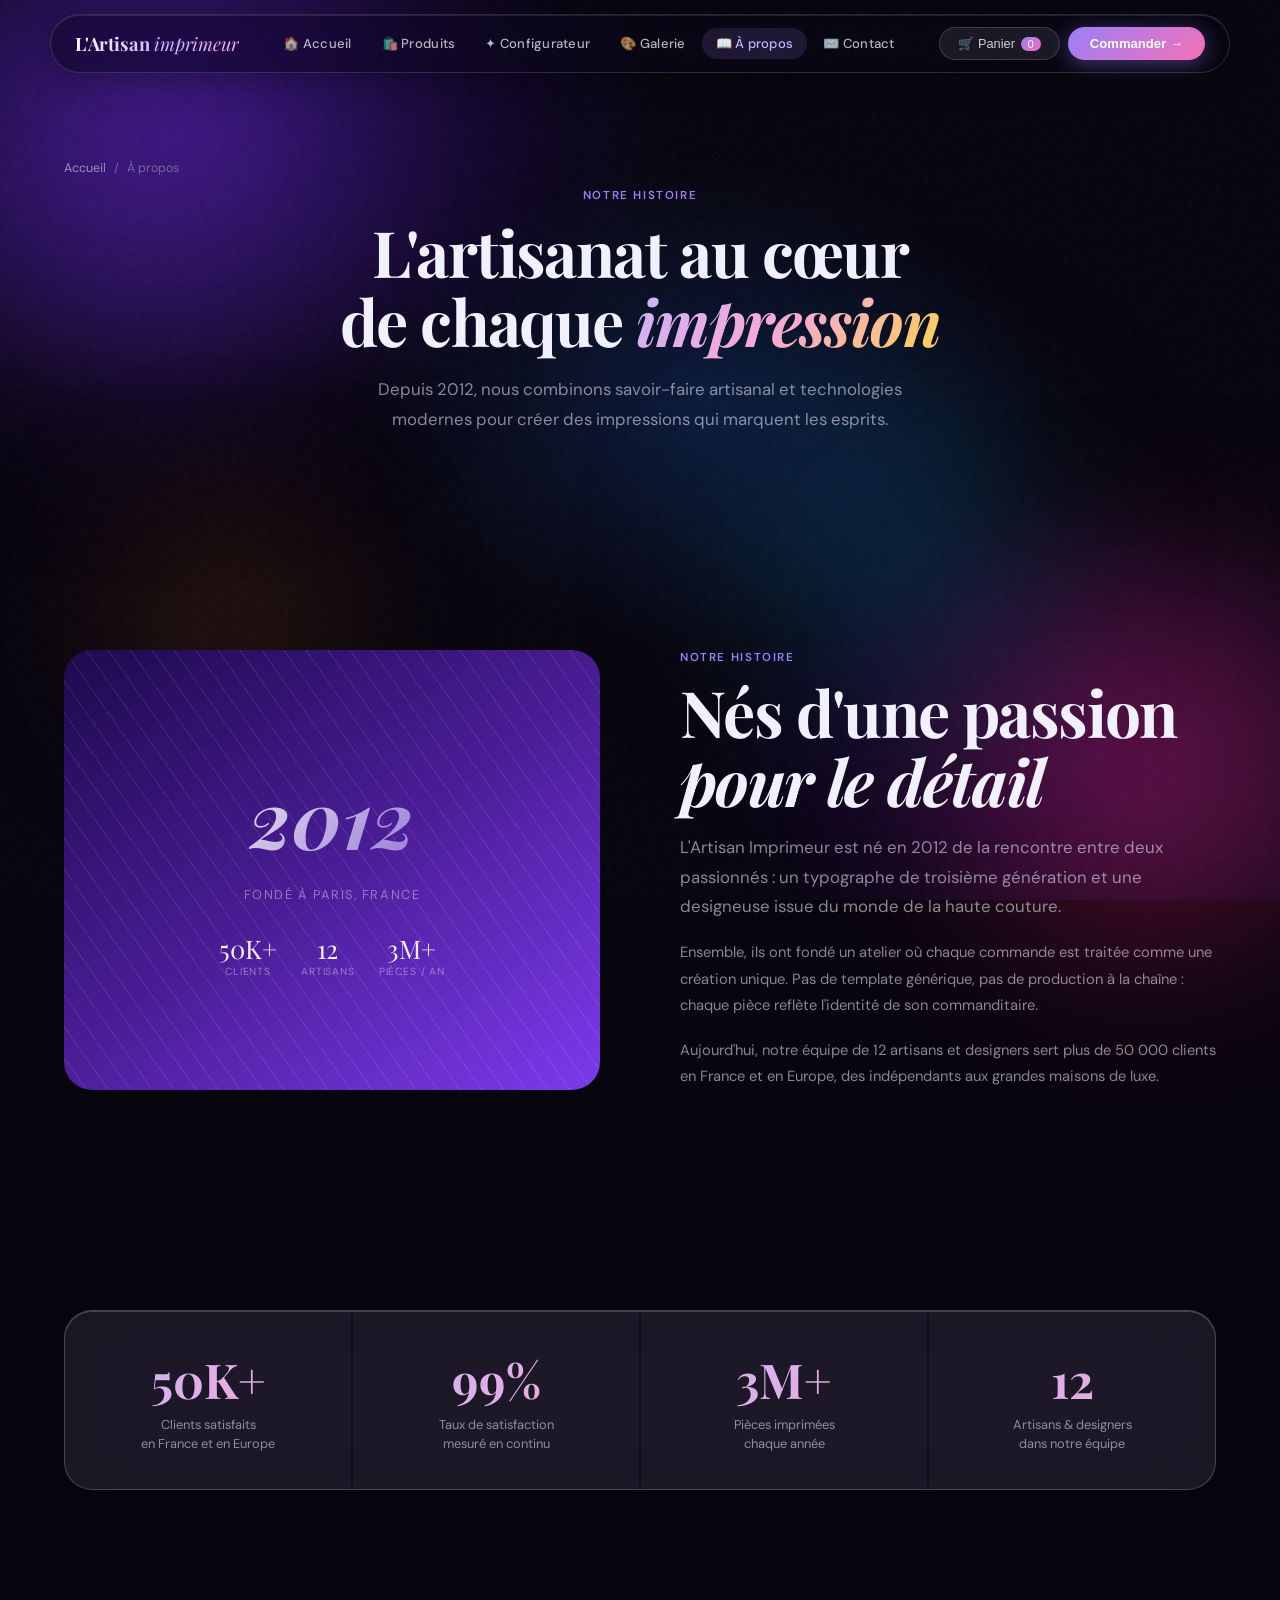
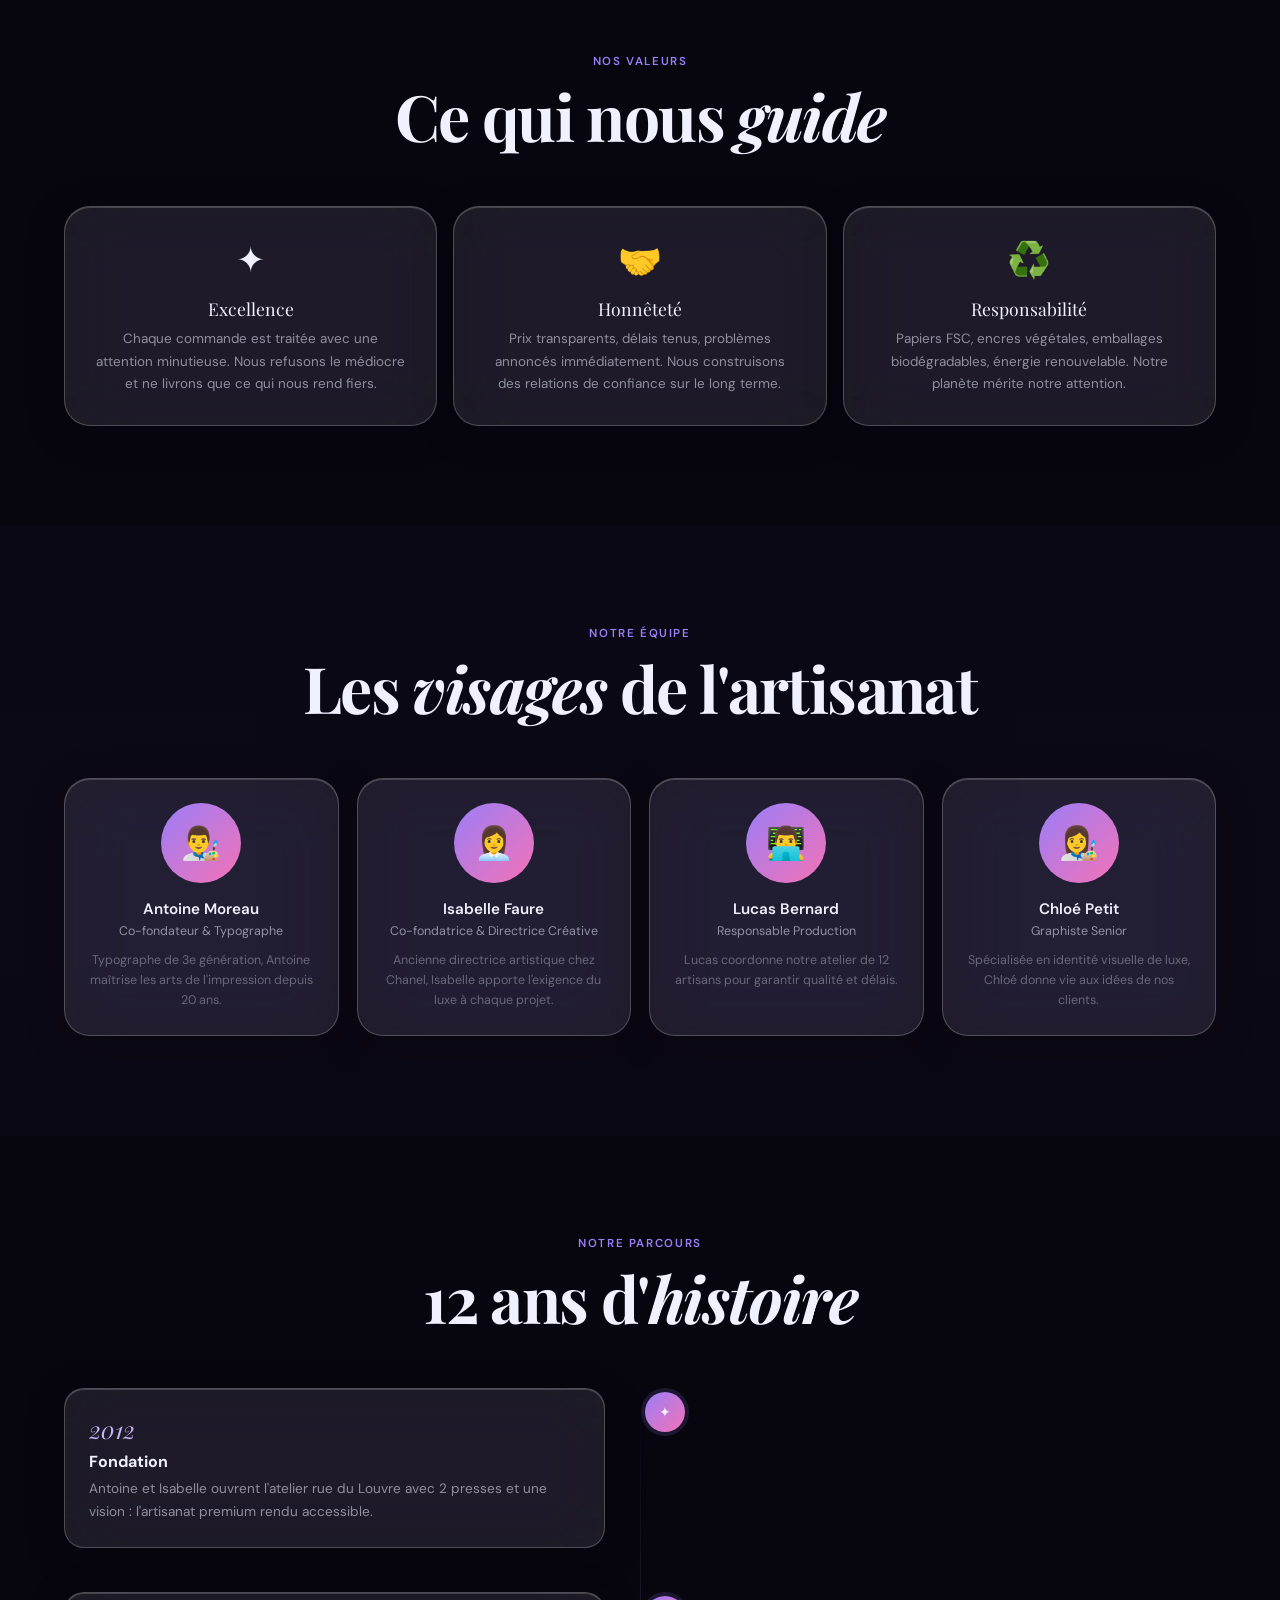
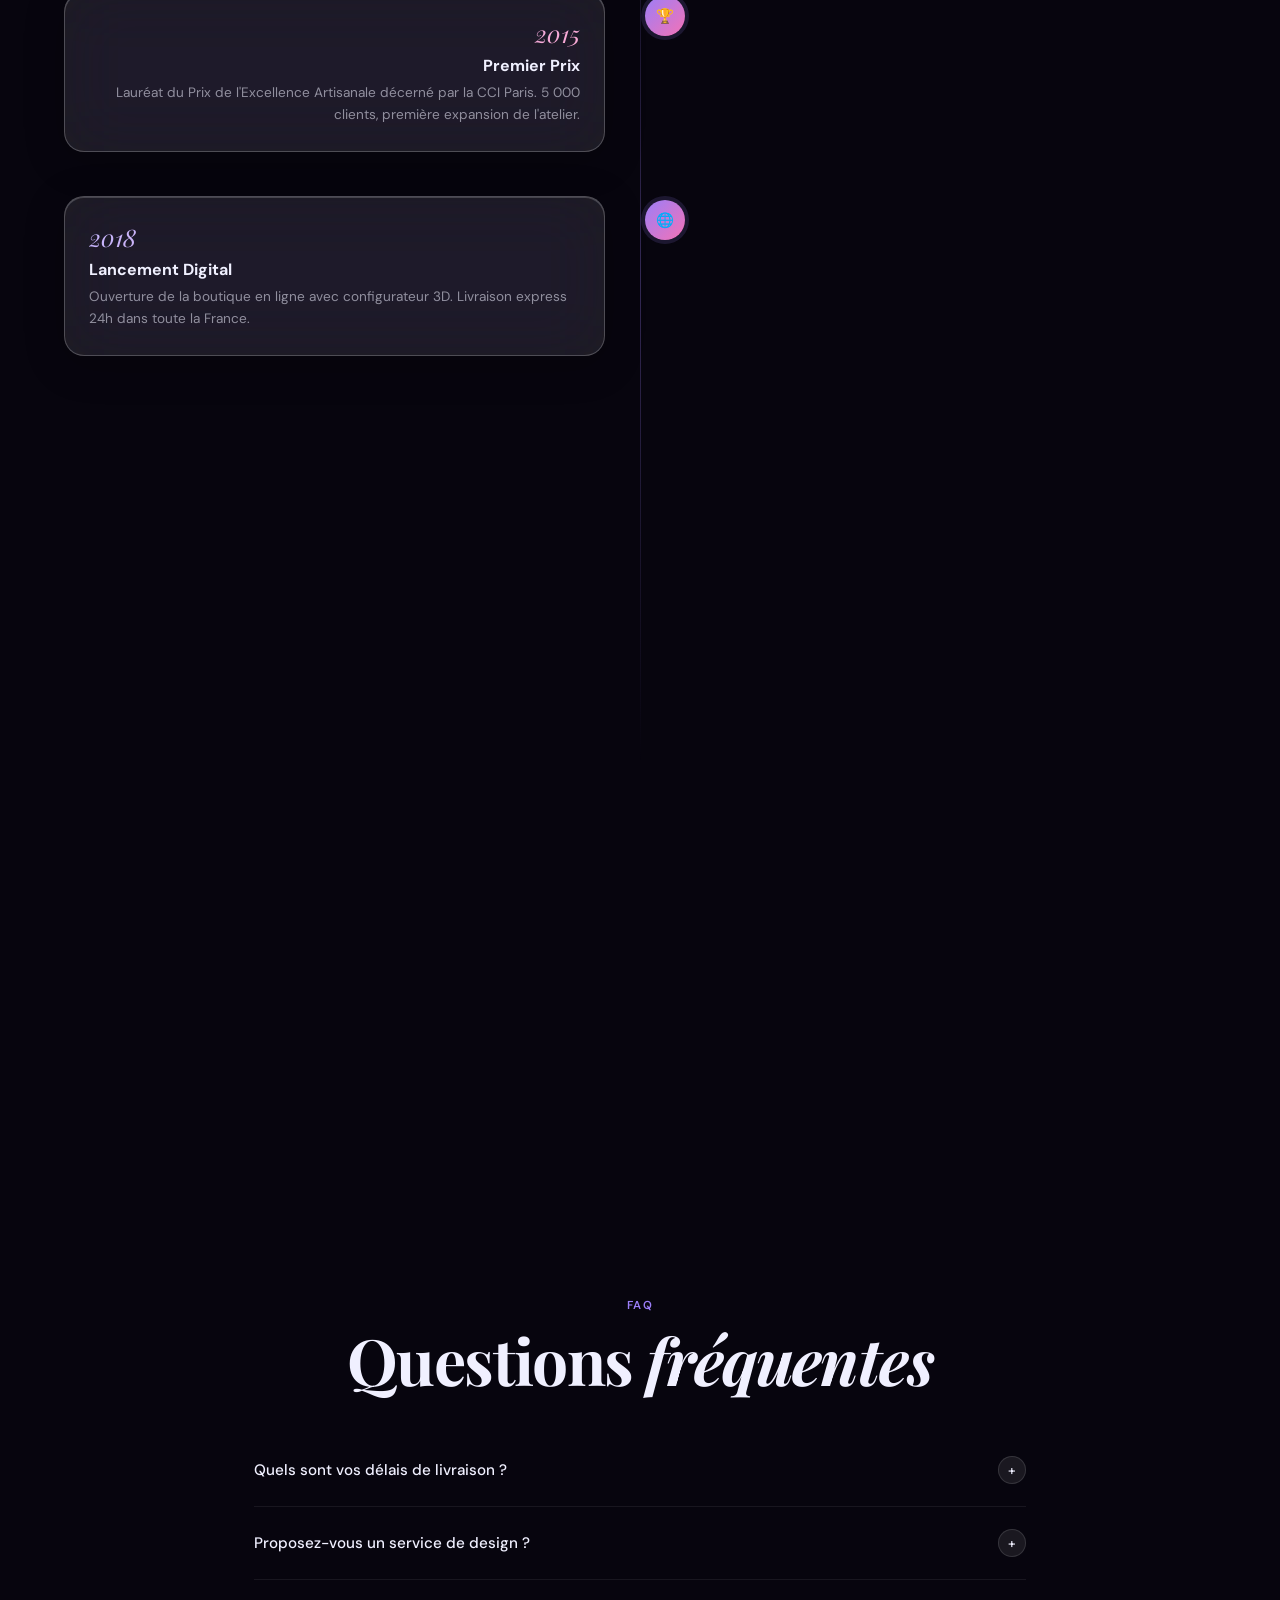
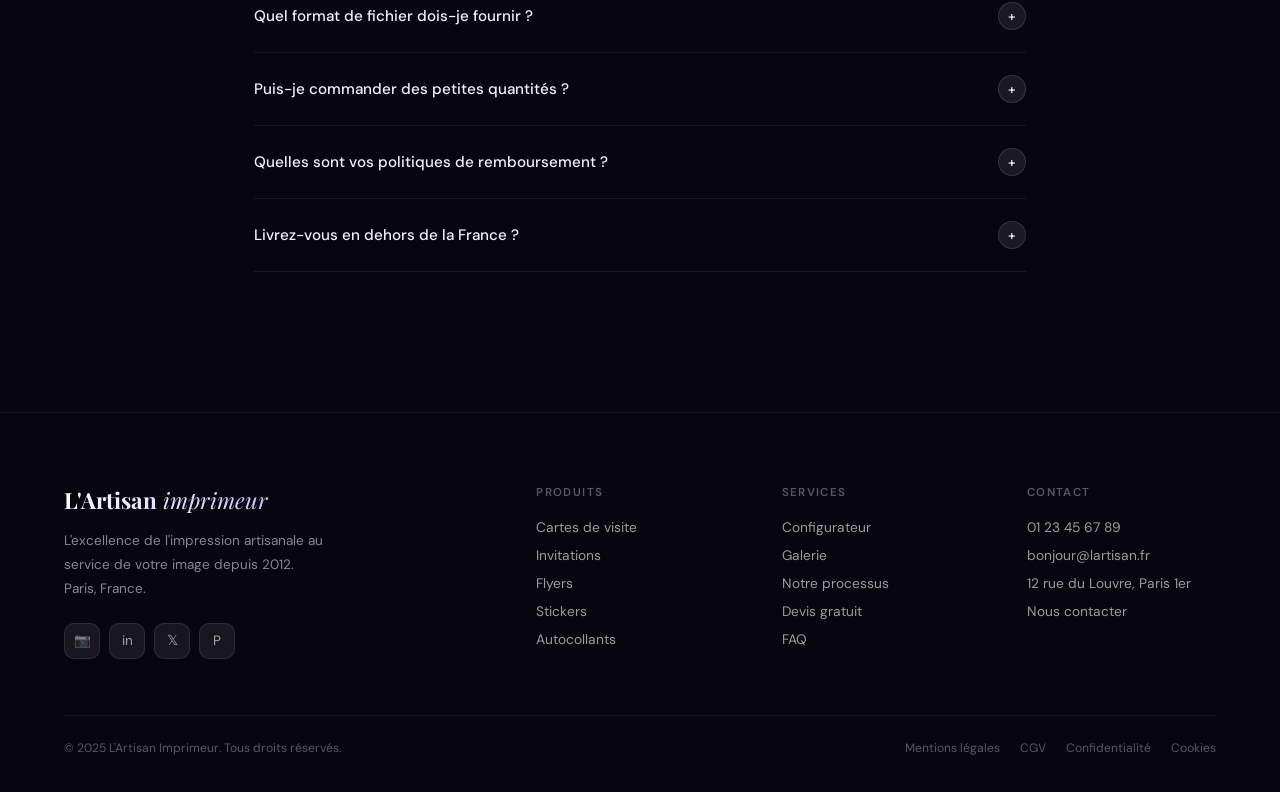
==== about.html @ 02b6c628 "Add files via upload" ====
<!DOCTYPE html>
<html lang="fr">
<head>
<meta charset="UTF-8"><meta name="viewport" content="width=device-width,initial-scale=1.0">
<title>À Propos — L'Artisan Imprimeur</title>
<link rel="stylesheet" href="shared.css">
<style>
/* STORY */
.story-layout{display:grid;grid-template-columns:1fr 1fr;gap:80px;align-items:center;}
.story-visual{
  border-radius:28px;height:440px;position:relative;overflow:hidden;
  background:linear-gradient(145deg,#1e0a4e,#4a1d96,#7c3aed);
}
.story-visual .sv-pattern{position:absolute;inset:0;opacity:.13;background:repeating-linear-gradient(55deg,rgba(255,255,255,.7) 0,rgba(255,255,255,.7) 1px,transparent 1px,transparent 18px);}
.story-visual .sv-content{position:absolute;inset:0;display:flex;flex-direction:column;align-items:center;justify-content:center;gap:16px;}
.year-badge{font-family:'Playfair Display',serif;font-size:5rem;font-style:italic;font-weight:700;background:linear-gradient(135deg,rgba(255,255,255,.9),rgba(196,181,253,.6));-webkit-background-clip:text;-webkit-text-fill-color:transparent;background-clip:text;}
.year-sub{font-size:.8rem;text-transform:uppercase;letter-spacing:.12em;color:rgba(255,255,255,.4);}

/* VALUES */
.values-grid{display:grid;grid-template-columns:repeat(3,1fr);gap:16px;margin-top:56px;}
.val-card{padding:30px;text-align:center;}
.val-icon{font-size:2.2rem;margin-bottom:14px;}
.val-title{font-family:'Playfair Display',serif;font-size:1.1rem;margin-bottom:8px;}
.val-text{font-size:.84rem;color:var(--text-muted);line-height:1.65;}

/* TEAM */
.team-grid{display:grid;grid-template-columns:repeat(4,1fr);gap:18px;margin-top:56px;}
.team-card{padding:24px;text-align:center;transition:transform .3s;}
.team-card:hover{transform:translateY(-4px);}
.team-av{
  width:80px;height:80px;border-radius:50%;margin:0 auto 16px;
  font-size:2rem;display:flex;align-items:center;justify-content:center;
  background:linear-gradient(135deg,#9b7ef8,#f472b6);
}
.team-name{font-weight:600;font-size:.95rem;margin-bottom:4px;}
.team-role{font-size:.78rem;color:var(--text-muted);margin-bottom:12px;}
.team-bio{font-size:.78rem;color:var(--text-dim);line-height:1.6;}

/* TIMELINE */
.timeline{margin-top:56px;position:relative;}
.timeline::before{content:'';position:absolute;left:50%;top:0;bottom:0;width:1px;background:linear-gradient(to bottom,transparent,rgba(155,126,248,.3),transparent);}
.tl-item{display:flex;gap:40px;margin-bottom:44px;align-items:start;}
.tl-item:nth-child(even){flex-direction:row-reverse;}
.tl-content{flex:1;padding:24px;border-radius:20px;}
.tl-item:nth-child(even) .tl-content{text-align:right;}
.tl-dot{width:40px;height:40px;border-radius:50%;background:linear-gradient(135deg,#9b7ef8,#f472b6);display:flex;align-items:center;justify-content:center;font-size:.9rem;flex-shrink:0;margin-top:4px;box-shadow:0 0 0 4px rgba(155,126,248,.15);}
.tl-year{font-family:'Playfair Display',serif;font-size:1.5rem;font-style:italic;margin-bottom:6px;background:linear-gradient(135deg,#c4b5fd,#f9a8d4);-webkit-background-clip:text;-webkit-text-fill-color:transparent;background-clip:text;}
.tl-text{font-size:.85rem;color:var(--text-muted);line-height:1.65;}

/* CERTIFICATIONS */
.certs-row{display:flex;gap:16px;flex-wrap:wrap;justify-content:center;margin-top:40px;}
.cert-badge{padding:14px 22px;display:flex;align-items:center;gap:10px;}
.cert-icon{font-size:1.5rem;}
.cert-title{font-size:.85rem;font-weight:600;margin-bottom:2px;}
.cert-sub{font-size:.72rem;color:var(--text-muted);}

/* FAQ */
.faq-list{margin-top:40px;}
.faq-item{border-bottom:1px solid rgba(255,255,255,.07);overflow:hidden;}
.faq-q{
  display:flex;justify-content:space-between;align-items:center;
  padding:22px 0;cursor:pointer;transition:color .2s;
  font-size:.95rem;font-weight:500;
}
.faq-q:hover{color:#c4b5fd;}
.faq-ico{width:28px;height:28px;border-radius:50%;background:rgba(255,255,255,.08);border:1px solid rgba(255,255,255,.12);display:flex;align-items:center;justify-content:center;font-size:.85rem;transition:all .3s;flex-shrink:0;}
.faq-item.open .faq-ico{background:rgba(155,126,248,.2);border-color:rgba(155,126,248,.4);transform:rotate(45deg);}
.faq-a{font-size:.88rem;color:var(--text-muted);line-height:1.75;max-height:0;overflow:hidden;transition:max-height .4s var(--transition),padding .3s;}
.faq-item.open .faq-a{max-height:200px;padding-bottom:20px;}

/* STATS LARGE */
.stats-large{display:grid;grid-template-columns:repeat(4,1fr);gap:2px;background:rgba(255,255,255,.05);border-radius:28px;overflow:hidden;margin-top:56px;}
.sl-item{padding:36px 24px;text-align:center;background:rgba(255,255,255,.03);}
.sl-num{font-family:'Playfair Display',serif;font-size:3rem;font-weight:700;background:linear-gradient(135deg,#c4b5fd,#f9a8d4);-webkit-background-clip:text;-webkit-text-fill-color:transparent;background-clip:text;}
.sl-lbl{font-size:.8rem;color:var(--text-muted);margin-top:4px;line-height:1.5;}

@media(max-width:900px){
  .story-layout,.timeline{display:block;}
  .timeline::before{display:none;}
  .tl-item,.tl-item:nth-child(even){flex-direction:column;}
  .tl-item:nth-child(even) .tl-content{text-align:left;}
  .values-grid,.team-grid{grid-template-columns:repeat(2,1fr);}
  .stats-large{grid-template-columns:repeat(2,1fr);}
}
@media(max-width:520px){
  .team-grid{grid-template-columns:1fr 1fr;}
  .values-grid{grid-template-columns:1fr;}
}
</style>
</head>
<body>
<div class="page-wrap">

<!-- HERO -->
<section class="page-hero">
  <div class="container">
    <div class="breadcrumb reveal"><a href="index.html">Accueil</a><span>/</span><span>À propos</span></div>
    <span class="eyebrow reveal">Notre Histoire</span>
    <h1 class="display-title reveal">L'artisanat au cœur<br>de chaque <em class="grad">impression</em></h1>
    <p class="body-lead reveal">Depuis 2012, nous combinons savoir-faire artisanal et technologies modernes pour créer des impressions qui marquent les esprits.</p>
  </div>
</section>

<!-- STORY -->
<section class="section">
  <div class="container">
    <div class="story-layout">
      <div class="story-visual reveal left">
        <div class="sv-pattern"></div>
        <div class="sv-content">
          <div class="year-badge">2012</div>
          <div class="year-sub">Fondé à Paris, France</div>
          <div style="display:flex;gap:24px;margin-top:12px;">
            <div style="text-align:center;"><div style="font-family:'Playfair Display',serif;font-size:1.6rem;">50K+</div><div style="font-size:.65rem;color:rgba(255,255,255,.4);text-transform:uppercase;letter-spacing:.08em;">Clients</div></div>
            <div style="text-align:center;"><div style="font-family:'Playfair Display',serif;font-size:1.6rem;">12</div><div style="font-size:.65rem;color:rgba(255,255,255,.4);text-transform:uppercase;letter-spacing:.08em;">Artisans</div></div>
            <div style="text-align:center;"><div style="font-family:'Playfair Display',serif;font-size:1.6rem;">3M+</div><div style="font-size:.65rem;color:rgba(255,255,255,.4);text-transform:uppercase;letter-spacing:.08em;">Pièces / an</div></div>
          </div>
        </div>
      </div>
      <div class="reveal right">
        <span class="eyebrow">Notre histoire</span>
        <h2 class="display-title">Nés d'une passion<br><em>pour le détail</em></h2>
        <p class="body-lead" style="margin-bottom:18px;">L'Artisan Imprimeur est né en 2012 de la rencontre entre deux passionnés : un typographe de troisième génération et une designeuse issue du monde de la haute couture.</p>
        <p style="font-size:.92rem;color:var(--text-muted);line-height:1.8;margin-bottom:18px;">Ensemble, ils ont fondé un atelier où chaque commande est traitée comme une création unique. Pas de template générique, pas de production à la chaîne : chaque pièce reflète l'identité de son commanditaire.</p>
        <p style="font-size:.92rem;color:var(--text-muted);line-height:1.8;">Aujourd'hui, notre équipe de 12 artisans et designers sert plus de 50 000 clients en France et en Europe, des indépendants aux grandes maisons de luxe.</p>
      </div>
    </div>
  </div>
</section>

<!-- STATS -->
<section class="section-sm" style="position:relative;z-index:2;">
  <div class="container">
    <div class="stats-large glass reveal">
      <div class="sl-item"><div class="sl-num">50K+</div><div class="sl-lbl">Clients satisfaits<br>en France et en Europe</div></div>
      <div class="sl-item"><div class="sl-num">99%</div><div class="sl-lbl">Taux de satisfaction<br>mesuré en continu</div></div>
      <div class="sl-item"><div class="sl-num">3M+</div><div class="sl-lbl">Pièces imprimées<br>chaque année</div></div>
      <div class="sl-item"><div class="sl-num">12</div><div class="sl-lbl">Artisans & designers<br>dans notre équipe</div></div>
    </div>
  </div>
</section>

<!-- VALUES -->
<section class="section">
  <div class="container">
    <div style="text-align:center;" class="reveal">
      <span class="eyebrow">Nos Valeurs</span>
      <h2 class="display-title">Ce qui nous <em>guide</em></h2>
    </div>
    <div class="values-grid">
      <div class="val-card glass reveal delay-1">
        <div class="val-icon">✦</div>
        <div class="val-title">Excellence</div>
        <p class="val-text">Chaque commande est traitée avec une attention minutieuse. Nous refusons le médiocre et ne livrons que ce qui nous rend fiers.</p>
      </div>
      <div class="val-card glass reveal delay-2">
        <div class="val-icon">🤝</div>
        <div class="val-title">Honnêteté</div>
        <p class="val-text">Prix transparents, délais tenus, problèmes annoncés immédiatement. Nous construisons des relations de confiance sur le long terme.</p>
      </div>
      <div class="val-card glass reveal delay-3">
        <div class="val-icon">♻️</div>
        <div class="val-title">Responsabilité</div>
        <p class="val-text">Papiers FSC, encres végétales, emballages biodégradables, énergie renouvelable. Notre planète mérite notre attention.</p>
      </div>
    </div>
  </div>
</section>

<!-- TEAM -->
<section class="section" style="background:rgba(155,126,248,.03);">
  <div class="container">
    <div style="text-align:center;" class="reveal">
      <span class="eyebrow">Notre Équipe</span>
      <h2 class="display-title">Les <em>visages</em> de l'artisanat</h2>
    </div>
    <div class="team-grid">
      <div class="team-card glass reveal delay-1">
        <div class="team-av">👨‍🎨</div>
        <div class="team-name">Antoine Moreau</div>
        <div class="team-role">Co-fondateur & Typographe</div>
        <div class="team-bio">Typographe de 3e génération, Antoine maîtrise les arts de l'impression depuis 20 ans.</div>
      </div>
      <div class="team-card glass reveal delay-2">
        <div class="team-av">👩‍💼</div>
        <div class="team-name">Isabelle Faure</div>
        <div class="team-role">Co-fondatrice & Directrice Créative</div>
        <div class="team-bio">Ancienne directrice artistique chez Chanel, Isabelle apporte l'exigence du luxe à chaque projet.</div>
      </div>
      <div class="team-card glass reveal delay-3">
        <div class="team-av">👨‍💻</div>
        <div class="team-name">Lucas Bernard</div>
        <div class="team-role">Responsable Production</div>
        <div class="team-bio">Lucas coordonne notre atelier de 12 artisans pour garantir qualité et délais.</div>
      </div>
      <div class="team-card glass reveal delay-4">
        <div class="team-av">👩‍🎨</div>
        <div class="team-name">Chloé Petit</div>
        <div class="team-role">Graphiste Senior</div>
        <div class="team-bio">Spécialisée en identité visuelle de luxe, Chloé donne vie aux idées de nos clients.</div>
      </div>
    </div>
  </div>
</section>

<!-- TIMELINE -->
<section class="section" id="process">
  <div class="container">
    <div style="text-align:center;" class="reveal">
      <span class="eyebrow">Notre Parcours</span>
      <h2 class="display-title">12 ans d'<em>histoire</em></h2>
    </div>
    <div class="timeline">
      <div class="tl-item reveal">
        <div class="tl-content glass"><div class="tl-year">2012</div><h4 style="margin-bottom:6px;">Fondation</h4><p class="tl-text">Antoine et Isabelle ouvrent l'atelier rue du Louvre avec 2 presses et une vision : l'artisanat premium rendu accessible.</p></div>
        <div class="tl-dot">✦</div>
        <div style="flex:1;"></div>
      </div>
      <div class="tl-item reveal">
        <div style="flex:1;"></div>
        <div class="tl-dot">🏆</div>
        <div class="tl-content glass"><div class="tl-year">2015</div><h4 style="margin-bottom:6px;">Premier Prix</h4><p class="tl-text">Lauréat du Prix de l'Excellence Artisanale décerné par la CCI Paris. 5 000 clients, première expansion de l'atelier.</p></div>
      </div>
      <div class="tl-item reveal">
        <div class="tl-content glass"><div class="tl-year">2018</div><h4 style="margin-bottom:6px;">Lancement Digital</h4><p class="tl-text">Ouverture de la boutique en ligne avec configurateur 3D. Livraison express 24h dans toute la France.</p></div>
        <div class="tl-dot">🌐</div>
        <div style="flex:1;"></div>
      </div>
      <div class="tl-item reveal">
        <div style="flex:1;"></div>
        <div class="tl-dot">🌿</div>
        <div class="tl-content glass"><div class="tl-year">2021</div><h4 style="margin-bottom:6px;">Engagement Vert</h4><p class="tl-text">100% encres végétales, papiers FSC, emballages biodégradables. Certification Imprim'Vert obtenue.</p></div>
      </div>
      <div class="tl-item reveal">
        <div class="tl-content glass"><div class="tl-year">2025</div><h4 style="margin-bottom:6px;">Aujourd'hui</h4><p class="tl-text">50 000 clients, 3 millions de pièces par an, une équipe de 12 passionnés. Et l'aventure continue.</p></div>
        <div class="tl-dot">🚀</div>
        <div style="flex:1;"></div>
      </div>
    </div>
  </div>
</section>

<!-- CERTIFICATIONS -->
<section class="section-sm" style="position:relative;z-index:2;text-align:center;">
  <div class="container">
    <span class="eyebrow reveal">Certifications</span>
    <h3 class="reveal" style="font-family:'Playfair Display',serif;font-size:1.5rem;margin-bottom:6px;">Nos engagements <em>certifiés</em></h3>
    <div class="certs-row">
      <div class="cert-badge glass reveal delay-1"><div class="cert-icon">🌿</div><div><div class="cert-title">Imprim'Vert</div><div class="cert-sub">Certification éco-responsable</div></div></div>
      <div class="cert-badge glass reveal delay-2"><div class="cert-icon">🌲</div><div><div class="cert-title">FSC</div><div class="cert-sub">Papiers certifiés forêts gérées</div></div></div>
      <div class="cert-badge glass reveal delay-3"><div class="cert-icon">🏅</div><div><div class="cert-title">ISO 9001</div><div class="cert-sub">Qualité certifiée</div></div></div>
      <div class="cert-badge glass reveal delay-4"><div class="cert-icon">🔒</div><div><div class="cert-title">GDPR</div><div class="cert-sub">Données protégées</div></div></div>
    </div>
  </div>
</section>

<!-- FAQ -->
<section class="section" id="faq">
  <div class="container container-sm">
    <div style="text-align:center;" class="reveal">
      <span class="eyebrow">FAQ</span>
      <h2 class="display-title">Questions <em>fréquentes</em></h2>
    </div>
    <div class="faq-list reveal">
      <div class="faq-item">
        <div class="faq-q" onclick="toggleFaq(this)"><span>Quels sont vos délais de livraison ?</span><div class="faq-ico">+</div></div>
        <div class="faq-a">Nous proposons trois options : standard (3–5 jours ouvrés), express 48h, et urgent 24h pour les commandes passées avant 14h. Le suivi est inclus dans tous les cas. Les délais courent à partir de la validation de votre BAT.</div>
      </div>
      <div class="faq-item">
        <div class="faq-q" onclick="toggleFaq(this)"><span>Proposez-vous un service de design ?</span><div class="faq-ico">+</div></div>
        <div class="faq-a">Oui ! Notre équipe de graphistes peut créer votre visuel à partir de 49€. Décrivez simplement votre projet dans le configurateur (style, couleurs, message) et nous vous soumettons une proposition sous 24h avec 2 révisions incluses.</div>
      </div>
      <div class="faq-item">
        <div class="faq-q" onclick="toggleFaq(this)"><span>Quel format de fichier dois-je fournir ?</span><div class="faq-ico">+</div></div>
        <div class="faq-a">Nous acceptons les fichiers PDF, AI (Illustrator), PSD (Photoshop), PNG et JPEG en 300 DPI minimum avec fond perdu de 3mm. Si vous n'avez pas de fichier aux bonnes spécifications, notre équipe peut vous aider à préparer votre fichier.</div>
      </div>
      <div class="faq-item">
        <div class="faq-q" onclick="toggleFaq(this)"><span>Puis-je commander des petites quantités ?</span><div class="faq-ico">+</div></div>
        <div class="faq-a">Oui, dès 50 pièces pour les cartes de visite et flyers, et dès 25 pièces pour les stickers. Nous ne pratiquons pas de minimum élevé car nous savons que les indépendants ont des besoins différents des grandes entreprises.</div>
      </div>
      <div class="faq-item">
        <div class="faq-q" onclick="toggleFaq(this)"><span>Quelles sont vos politiques de remboursement ?</span><div class="faq-ico">+</div></div>
        <div class="faq-a">Si votre commande présente un défaut de fabrication ou ne correspond pas au BAT validé, nous la réimprimons gratuitement ou vous remboursons intégralement. Les erreurs de votre fichier ne sont pas couvertes, c'est pourquoi nous recommandons toujours de valider attentivement le BAT numérique.</div>
      </div>
      <div class="faq-item">
        <div class="faq-q" onclick="toggleFaq(this)"><span>Livrez-vous en dehors de la France ?</span><div class="faq-ico">+</div></div>
        <div class="faq-a">Nous livrons dans toute l'Europe. Les délais et tarifs varient selon la destination. Pour les livraisons hors France, nous recommandons de prévoir 2–3 jours supplémentaires. Contactez-nous pour un devis personnalisé sur les grandes quantités à l'export.</div>
      </div>
    </div>
  </div>
</section>

</div>
<script src="shared.js"></script>
<script>
initShared('about');
function toggleFaq(el) {
  const item = el.parentElement;
  const isOpen = item.classList.contains('open');
  document.querySelectorAll('.faq-item').forEach(i => i.classList.remove('open'));
  if(!isOpen) item.classList.add('open');
}
</script>
</body>
</html>
---- shared.css ----
@import url('https://fonts.googleapis.com/css2?family=Playfair+Display:ital,wght@0,400;0,600;0,700;1,400;1,600&family=DM+Sans:opsz,wght@9..40,300;9..40,400;9..40,500;9..40,600&family=Cormorant+Garamond:ital,wght@0,300;0,400;1,300;1,400&display=swap');

:root {
  --glass-bg: rgba(255,255,255,0.09);
  --glass-bg-hover: rgba(255,255,255,0.14);
  --glass-border: rgba(255,255,255,0.22);
  --glass-border-strong: rgba(255,255,255,0.35);
  --glass-shadow: 0 8px 40px rgba(0,0,0,0.22);
  --glass-blur: blur(32px) saturate(190%);
  --accent: #9b7ef8;
  --accent2: #f472b6;
  --accent3: #38bdf8;
  --gold: #fbbf24;
  --green: #4ade80;
  --text: #f0f0ff;
  --text-muted: rgba(240,240,255,0.55);
  --text-dim: rgba(240,240,255,0.35);
  --radius: 26px;
  --radius-sm: 14px;
  --radius-xs: 8px;
  --page-bg: #07050e;
  --transition: cubic-bezier(.16,1,.3,1);
}

*, *::before, *::after { margin:0; padding:0; box-sizing:border-box; }
html { scroll-behavior:smooth; font-size:16px; }

body {
  font-family: 'DM Sans', sans-serif;
  background: var(--page-bg);
  color: var(--text);
  overflow-x: hidden;
  -webkit-font-smoothing: antialiased;
}

/* ──────────────────────────────────────────
   BACKGROUND SCENE
────────────────────────────────────────── */
.bg-scene {
  position: fixed; inset:0; z-index:0; pointer-events:none;
  background:
    radial-gradient(ellipse 70% 55% at 15% 15%, #1e0a4e 0%, transparent 55%),
    radial-gradient(ellipse 55% 55% at 85% 85%, #1a0838 0%, transparent 55%),
    radial-gradient(ellipse 45% 45% at 55% 45%, #0c1a3a 0%, transparent 60%),
    #07050e;
}
.bg-orb {
  position:absolute; border-radius:50%;
  filter:blur(90px); will-change:transform;
  animation: orbDrift linear infinite;
}
.orb1{width:600px;height:600px;background:radial-gradient(#7c3aed,#4a1d96,transparent 70%);top:-150px;left:-150px;opacity:.5;animation-duration:22s;}
.orb2{width:500px;height:500px;background:radial-gradient(#db2777,#9d174d,transparent 70%);bottom:-120px;right:-120px;opacity:.45;animation-duration:28s;animation-delay:-10s;}
.orb3{width:380px;height:380px;background:radial-gradient(#0284c7,#0c4a6e,transparent 70%);top:40%;left:55%;opacity:.4;animation-duration:34s;animation-delay:-6s;}
.orb4{width:250px;height:250px;background:radial-gradient(#d97706,#92400e,transparent 70%);top:55%;left:8%;opacity:.35;animation-duration:26s;animation-delay:-15s;}
@keyframes orbDrift {
  0%,100%{transform:translate(0,0) scale(1);}
  25%{transform:translate(30px,-25px) scale(1.04);}
  50%{transform:translate(-15px,35px) scale(.97);}
  75%{transform:translate(25px,15px) scale(1.02);}
}
.noise-overlay {
  position:fixed;inset:0;z-index:1;opacity:.028;pointer-events:none;
  background-image:url("data:image/svg+xml,%3Csvg viewBox='0 0 200 200' xmlns='http://www.w3.org/2000/svg'%3E%3Cfilter id='n'%3E%3CfeTurbulence type='fractalNoise' baseFrequency='.85' numOctaves='4' stitchTiles='stitch'/%3E%3C/filter%3E%3Crect width='100%25' height='100%25' filter='url(%23n)'/%3E%3C/svg%3E");
}
.page-wrap { position:relative; z-index:2; }

/* ──────────────────────────────────────────
   GLASS UTILITY
────────────────────────────────────────── */
.glass {
  background: var(--glass-bg);
  backdrop-filter: var(--glass-blur);
  -webkit-backdrop-filter: var(--glass-blur);
  border: 1px solid var(--glass-border);
  border-radius: var(--radius);
  box-shadow: var(--glass-shadow), inset 0 1px 0 rgba(255,255,255,0.18);
}
.glass-strong {
  background: rgba(255,255,255,0.13);
  backdrop-filter: blur(40px) saturate(200%);
  -webkit-backdrop-filter: blur(40px) saturate(200%);
  border: 1px solid var(--glass-border-strong);
  border-radius: var(--radius);
  box-shadow: 0 12px 48px rgba(0,0,0,0.25), inset 0 1px 0 rgba(255,255,255,0.28);
}

/* ──────────────────────────────────────────
   NAVIGATION
────────────────────────────────────────── */
.nav-wrap {
  position:fixed;top:14px;left:50%;transform:translateX(-50%);
  width:calc(100% - 40px);max-width:1180px;z-index:1000;
}
nav.main-nav {
  display:flex;align-items:center;justify-content:space-between;
  padding:12px 24px;
  background:rgba(10,8,20,0.55);
  backdrop-filter:blur(40px) saturate(180%);
  -webkit-backdrop-filter:blur(40px) saturate(180%);
  border:1px solid rgba(255,255,255,0.14);
  border-radius:50px;
  box-shadow:0 4px 32px rgba(0,0,0,0.3),inset 0 1px 0 rgba(255,255,255,0.1);
  transition:background .3s;
}
nav.main-nav.scrolled { background:rgba(7,5,14,0.82); }

.nav-logo {
  font-family:'Playfair Display',serif;
  font-size:1.15rem; font-style:italic;
  letter-spacing:-.01em; white-space:nowrap;
  background:linear-gradient(130deg,#fff 0%,#c4b5fd 55%,#f9a8d4 100%);
  -webkit-background-clip:text;-webkit-text-fill-color:transparent;background-clip:text;
  text-decoration:none;
}
.nav-logo b { font-style:normal; font-weight:700; }

.nav-links {
  display:flex;align-items:center;gap:2px;
  list-style:none;
}
.nav-links a {
  color:rgba(255,255,255,0.7);text-decoration:none;
  font-size:.82rem;font-weight:500;letter-spacing:.02em;
  padding:7px 14px;border-radius:50px;
  transition:all .2s;
  display:flex;align-items:center;gap:6px;
}
.nav-links a:hover, .nav-links a.active {
  background:rgba(255,255,255,0.1);color:#fff;
}
.nav-links a.active { background:rgba(155,126,248,0.15);color:#c4b5fd; }

.nav-actions { display:flex;gap:8px;align-items:center; }
.nav-btn-ghost {
  padding:8px 18px;border-radius:50px;
  background:rgba(255,255,255,0.08);
  border:1px solid rgba(255,255,255,0.15);
  color:rgba(255,255,255,.8);font-size:.8rem;font-weight:500;
  cursor:pointer;transition:all .2s;
}
.nav-btn-ghost:hover{background:rgba(255,255,255,0.14);color:#fff;}
.nav-btn-primary {
  padding:9px 22px;border-radius:50px;
  background:linear-gradient(135deg,#9b7ef8,#f472b6);
  color:#fff;font-size:.82rem;font-weight:600;
  border:none;cursor:pointer;
  box-shadow:0 4px 20px rgba(155,126,248,.4);
  transition:all .22s;
}
.nav-btn-primary:hover{transform:translateY(-1px);box-shadow:0 8px 28px rgba(155,126,248,.55);}

/* Mobile nav toggle */
.nav-toggle {
  display:none;width:36px;height:36px;
  background:rgba(255,255,255,.08);border:1px solid rgba(255,255,255,.15);
  border-radius:10px;cursor:pointer;
  flex-direction:column;align-items:center;justify-content:center;gap:5px;
}
.nav-toggle span { width:18px;height:2px;background:#fff;border-radius:2px;transition:all .3s; }

/* ──────────────────────────────────────────
   LAYOUT
────────────────────────────────────────── */
.container { max-width:1200px;margin:0 auto;padding:0 24px; }
.container-sm { max-width:820px;margin:0 auto;padding:0 24px; }
.section { position:relative;z-index:2;padding:100px 0; }
.section-sm { padding:64px 0; }

/* ──────────────────────────────────────────
   TYPOGRAPHY
────────────────────────────────────────── */
.eyebrow {
  font-size:.72rem;text-transform:uppercase;letter-spacing:.14em;
  font-weight:600;color:var(--accent);margin-bottom:12px;
  display:block;
}
.display-title {
  font-family:'Playfair Display',serif;
  font-size:clamp(2.4rem,5vw,4rem);
  line-height:1.08;letter-spacing:-.025em;
  margin-bottom:18px;
}
.display-title em { font-style:italic; }
.display-title .grad {
  background:linear-gradient(135deg,#c4b5fd 0%,#f9a8d4 50%,#fcd34d 100%);
  -webkit-background-clip:text;-webkit-text-fill-color:transparent;background-clip:text;
}
.body-lead {
  font-size:1.05rem;line-height:1.75;color:var(--text-muted);
}

/* ──────────────────────────────────────────
   BUTTONS
────────────────────────────────────────── */
.btn {
  display:inline-flex;align-items:center;gap:8px;
  padding:14px 30px;border-radius:50px;
  font-size:.9rem;font-weight:600;cursor:pointer;
  transition:all .25s var(--transition);
  border:none;letter-spacing:.01em;
  font-family:'DM Sans',sans-serif;
}
.btn-primary {
  background:linear-gradient(135deg,#9b7ef8,#f472b6);
  color:#fff;box-shadow:0 6px 24px rgba(155,126,248,.4);
}
.btn-primary:hover{transform:translateY(-2px);box-shadow:0 12px 36px rgba(155,126,248,.55);}
.btn-secondary {
  background:rgba(255,255,255,.09);
  border:1px solid rgba(255,255,255,.2);
  color:#fff;backdrop-filter:blur(12px);
}
.btn-secondary:hover{background:rgba(255,255,255,.16);}
.btn-lg { padding:17px 40px;font-size:1rem; }
.btn-sm { padding:9px 20px;font-size:.8rem; }

/* ──────────────────────────────────────────
   CARDS
────────────────────────────────────────── */
.card-hover {
  transition:transform .35s var(--transition),box-shadow .35s;
}
.card-hover:hover {
  transform:translateY(-6px);
  box-shadow:0 28px 64px rgba(0,0,0,.35);
}

/* ──────────────────────────────────────────
   FORM ELEMENTS
────────────────────────────────────────── */
.form-group { margin-bottom:20px; }
.form-label {
  display:block;font-size:.8rem;font-weight:500;
  color:var(--text-muted);margin-bottom:8px;letter-spacing:.03em;
}
.form-input, .form-select, .form-textarea {
  width:100%;padding:13px 18px;
  background:rgba(255,255,255,.07);
  border:1px solid rgba(255,255,255,.14);
  border-radius:var(--radius-sm);
  color:var(--text);font-size:.9rem;
  font-family:'DM Sans',sans-serif;
  outline:none;transition:all .2s;
  backdrop-filter:blur(12px);
}
.form-input:focus, .form-select:focus, .form-textarea:focus {
  border-color:rgba(155,126,248,.55);
  background:rgba(155,126,248,.08);
  box-shadow:0 0 0 3px rgba(155,126,248,.15);
}
.form-input::placeholder, .form-textarea::placeholder { color:var(--text-dim); }
.form-select { appearance:none; cursor:pointer; }
.form-select option { background:#1a1030;color:#fff; }
.form-textarea { resize:vertical;min-height:120px; }

/* ──────────────────────────────────────────
   BADGE / PILLS
────────────────────────────────────────── */
.badge {
  display:inline-flex;align-items:center;gap:6px;
  padding:6px 14px;border-radius:50px;
  font-size:.72rem;font-weight:600;letter-spacing:.06em;text-transform:uppercase;
  background:rgba(255,255,255,.08);border:1px solid rgba(255,255,255,.15);
  color:rgba(255,255,255,.8);
}
.badge-live::before {
  content:'';width:6px;height:6px;border-radius:50%;
  background:#4ade80;box-shadow:0 0 8px #4ade80;
  animation:pulse-dot 2s infinite;
}
@keyframes pulse-dot{0%,100%{opacity:1}50%{opacity:.3}}

/* ──────────────────────────────────────────
   SCROLL REVEAL
────────────────────────────────────────── */
.reveal {
  opacity:0;transform:translateY(28px);
  transition:opacity .7s var(--transition),transform .7s var(--transition);
}
.reveal.up { transform:translateY(28px); }
.reveal.left { transform:translateX(-28px); }
.reveal.right { transform:translateX(28px); }
.reveal.visible { opacity:1;transform:none; }
.delay-1{transition-delay:.08s}.delay-2{transition-delay:.16s}.delay-3{transition-delay:.24s}
.delay-4{transition-delay:.32s}.delay-5{transition-delay:.4s}

/* ──────────────────────────────────────────
   FOOTER
────────────────────────────────────────── */
footer.main-footer {
  position:relative;z-index:2;
  border-top:1px solid rgba(255,255,255,.07);
  padding:72px 0 36px;
  margin-top:40px;
}
.footer-grid {
  display:grid;
  grid-template-columns:2.2fr 1fr 1fr 1fr;
  gap:56px;margin-bottom:56px;
}
.footer-brand-logo {
  font-family:'Playfair Display',serif;font-style:italic;font-size:1.4rem;
  background:linear-gradient(130deg,#fff,#c4b5fd 60%,#f9a8d4);
  -webkit-background-clip:text;-webkit-text-fill-color:transparent;background-clip:text;
  display:block;margin-bottom:14px;
}
.footer-brand-logo b{font-style:normal;}
.footer-desc { font-size:.85rem;color:var(--text-muted);line-height:1.75;max-width:260px; }
.footer-socials { display:flex;gap:9px;margin-top:22px; }
.footer-socials a {
  width:36px;height:36px;border-radius:10px;
  display:flex;align-items:center;justify-content:center;
  background:rgba(255,255,255,.07);border:1px solid rgba(255,255,255,.1);
  color:rgba(255,255,255,.6);text-decoration:none;font-size:.85rem;
  transition:all .2s;
}
.footer-socials a:hover{background:rgba(155,126,248,.2);color:#fff;border-color:rgba(155,126,248,.3);}
.footer-col h5 {
  font-size:.72rem;text-transform:uppercase;letter-spacing:.12em;
  color:var(--text-dim);margin-bottom:18px;font-weight:600;
}
.footer-col a {
  display:block;color:rgba(255,255,255,.6);text-decoration:none;
  font-size:.86rem;margin-bottom:10px;transition:color .2s;
}
.footer-col a:hover{color:#fff;}
.footer-bottom {
  display:flex;justify-content:space-between;align-items:center;
  padding-top:24px;border-top:1px solid rgba(255,255,255,.06);
  font-size:.76rem;color:var(--text-dim);flex-wrap:wrap;gap:12px;
}
.footer-bottom-links { display:flex;gap:20px; }
.footer-bottom-links a{color:var(--text-dim);text-decoration:none;transition:color .2s;}
.footer-bottom-links a:hover{color:rgba(255,255,255,.6);}

/* ──────────────────────────────────────────
   PAGE HEADER (inner pages)
────────────────────────────────────────── */
.page-hero {
  padding:160px 0 80px;text-align:center;
}
.page-hero .eyebrow{margin-bottom:14px;}
.page-hero .display-title{margin-bottom:20px;}
.page-hero .body-lead{max-width:540px;margin:0 auto 36px;}

/* ──────────────────────────────────────────
   BREADCRUMB
────────────────────────────────────────── */
.breadcrumb {
  display:flex;align-items:center;gap:8px;
  font-size:.78rem;color:var(--text-muted);
  margin-bottom:12px;
}
.breadcrumb a{color:var(--text-muted);text-decoration:none;transition:color .2s;}
.breadcrumb a:hover{color:#fff;}
.breadcrumb span{color:var(--text-dim);}

/* ──────────────────────────────────────────
   DIVIDER
────────────────────────────────────────── */
.divider {
  height:1px;background:linear-gradient(to right,transparent,rgba(255,255,255,.1),transparent);
  margin:80px 0;
}

/* ──────────────────────────────────────────
   TOAST NOTIFICATION
────────────────────────────────────────── */
.toast {
  position:fixed;bottom:28px;right:28px;z-index:9999;
  padding:14px 24px;border-radius:var(--radius-sm);
  background:rgba(15,10,30,.9);border:1px solid rgba(155,126,248,.35);
  backdrop-filter:blur(24px);
  display:flex;align-items:center;gap:12px;
  font-size:.88rem;color:#fff;
  box-shadow:0 8px 32px rgba(0,0,0,.4);
  transform:translateY(80px);opacity:0;
  transition:all .4s var(--transition);
  pointer-events:none;
}
.toast.show{transform:translateY(0);opacity:1;}
.toast-icon{font-size:1.1rem;}

/* ──────────────────────────────────────────
   RESPONSIVE
────────────────────────────────────────── */
@media(max-width:900px){
  .footer-grid{grid-template-columns:1fr 1fr;gap:36px;}
  .nav-links{display:none;}
  .nav-toggle{display:flex;}
}
@media(max-width:600px){
  .footer-grid{grid-template-columns:1fr;}
  .page-hero{padding:130px 0 60px;}
  .section{padding:72px 0;}
}
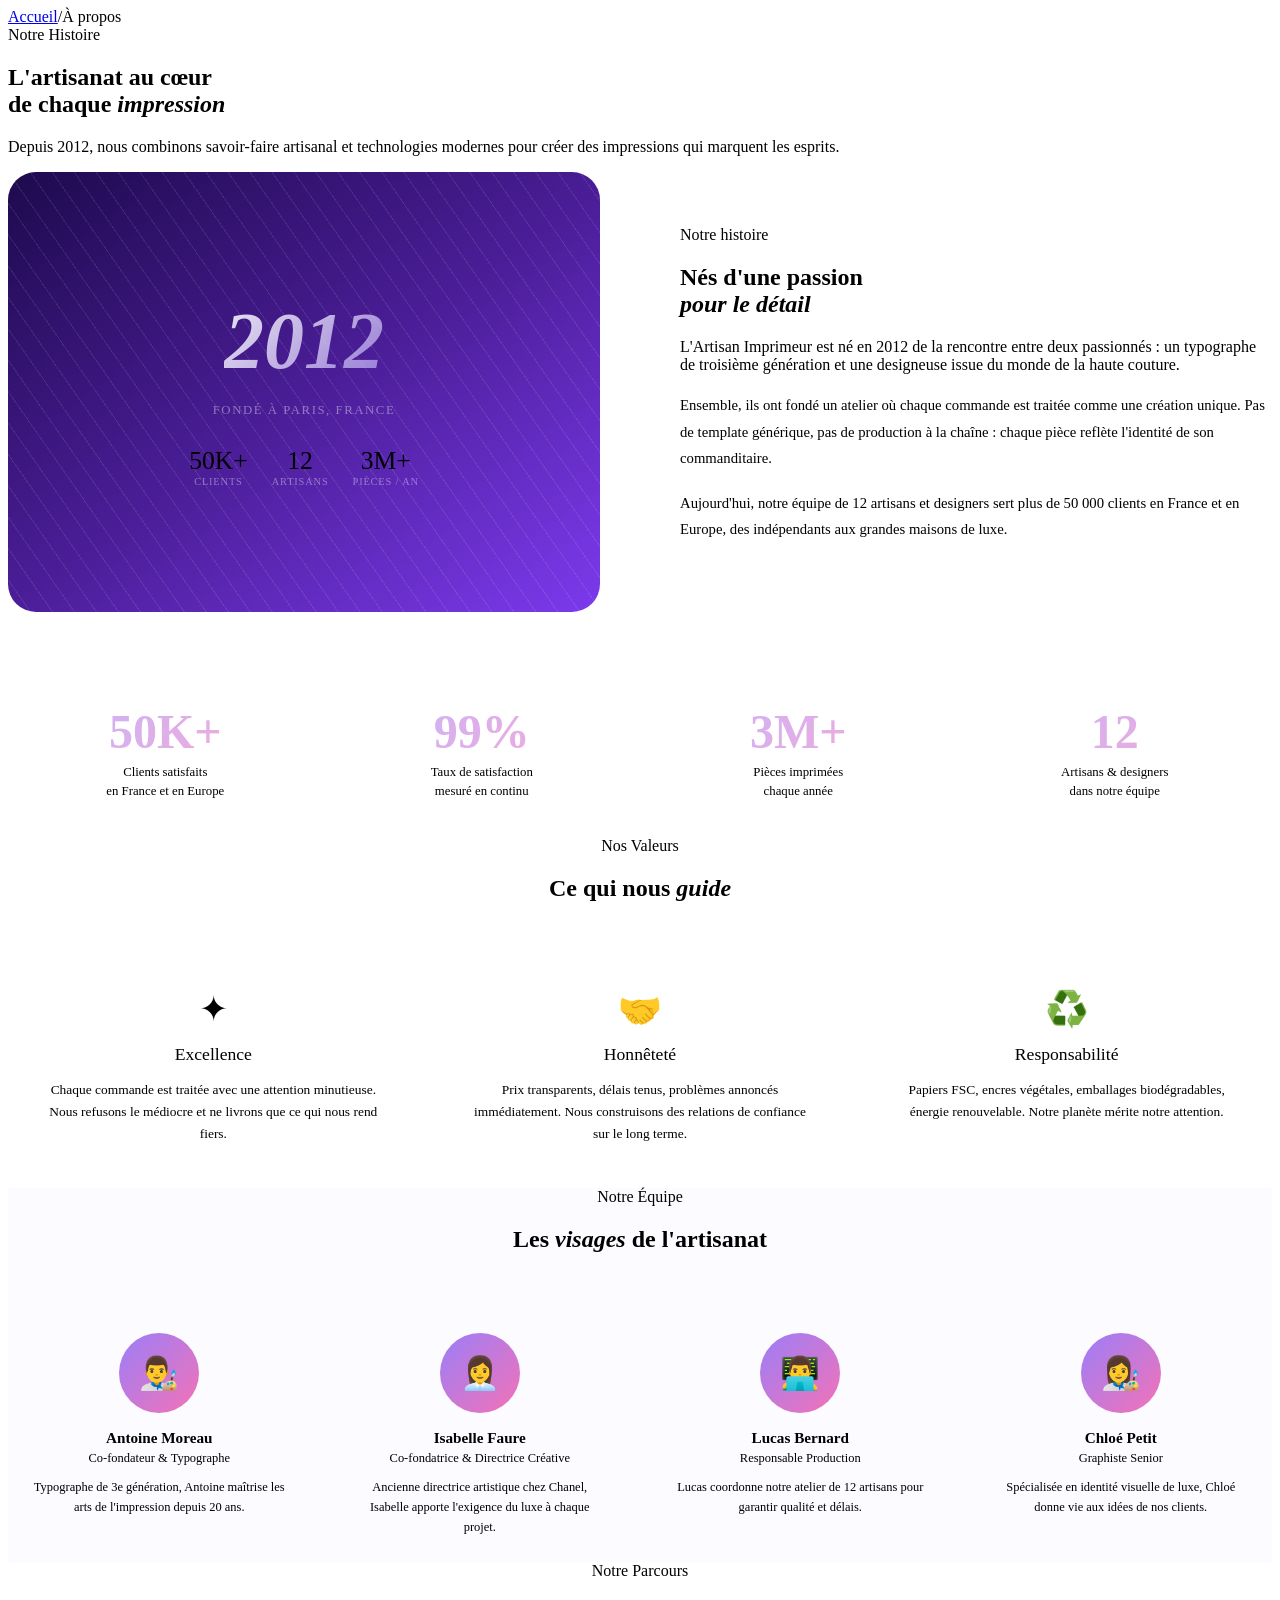
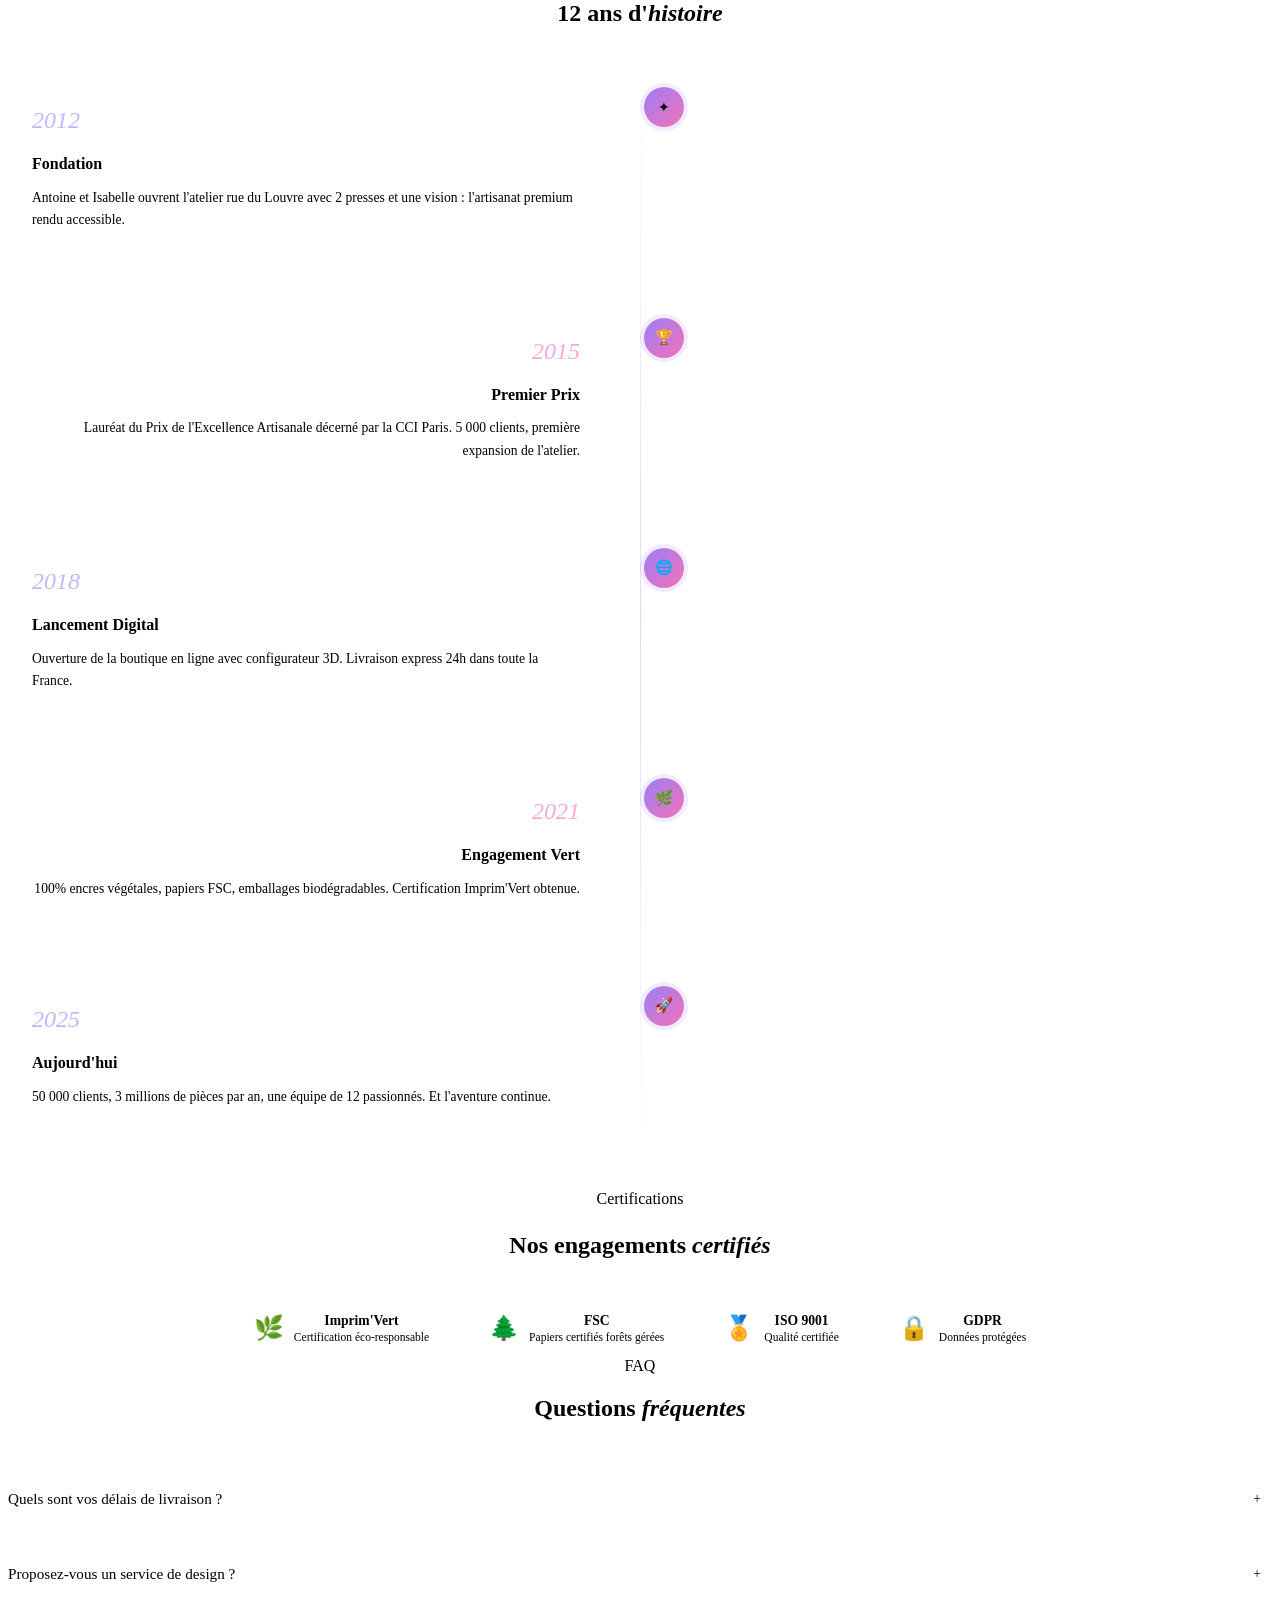
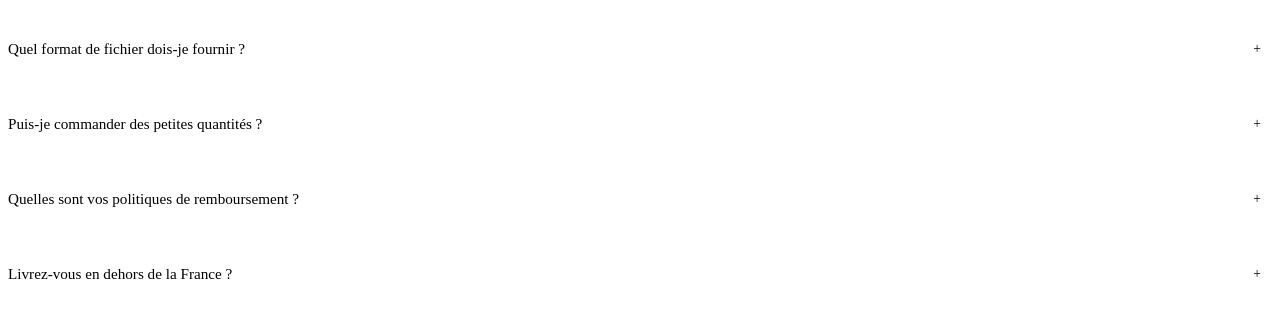
==== commit 61f42fbd: "Add files via upload" ====
--- a/about.html
+++ b/about.html
@@ -3,7 +3,7 @@
 <head>
 <meta charset="UTF-8"><meta name="viewport" content="width=device-width,initial-scale=1.0">
 <title>À Propos — L'Artisan Imprimeur</title>
-<link rel="stylesheet" href="shared.css">
+<link rel="stylesheet" href="css/main.css">
 <style>
 /* STORY */
 .story-layout{display:grid;grid-template-columns:1fr 1fr;gap:80px;align-items:center;}
@@ -291,9 +291,9 @@
 </section>
 
 </div>
-<script src="shared.js"></script>
+<script src="js/app.js"></script>
 <script>
-initShared('about');
+initApp('about');
 function toggleFaq(el) {
   const item = el.parentElement;
   const isOpen = item.classList.contains('open');
